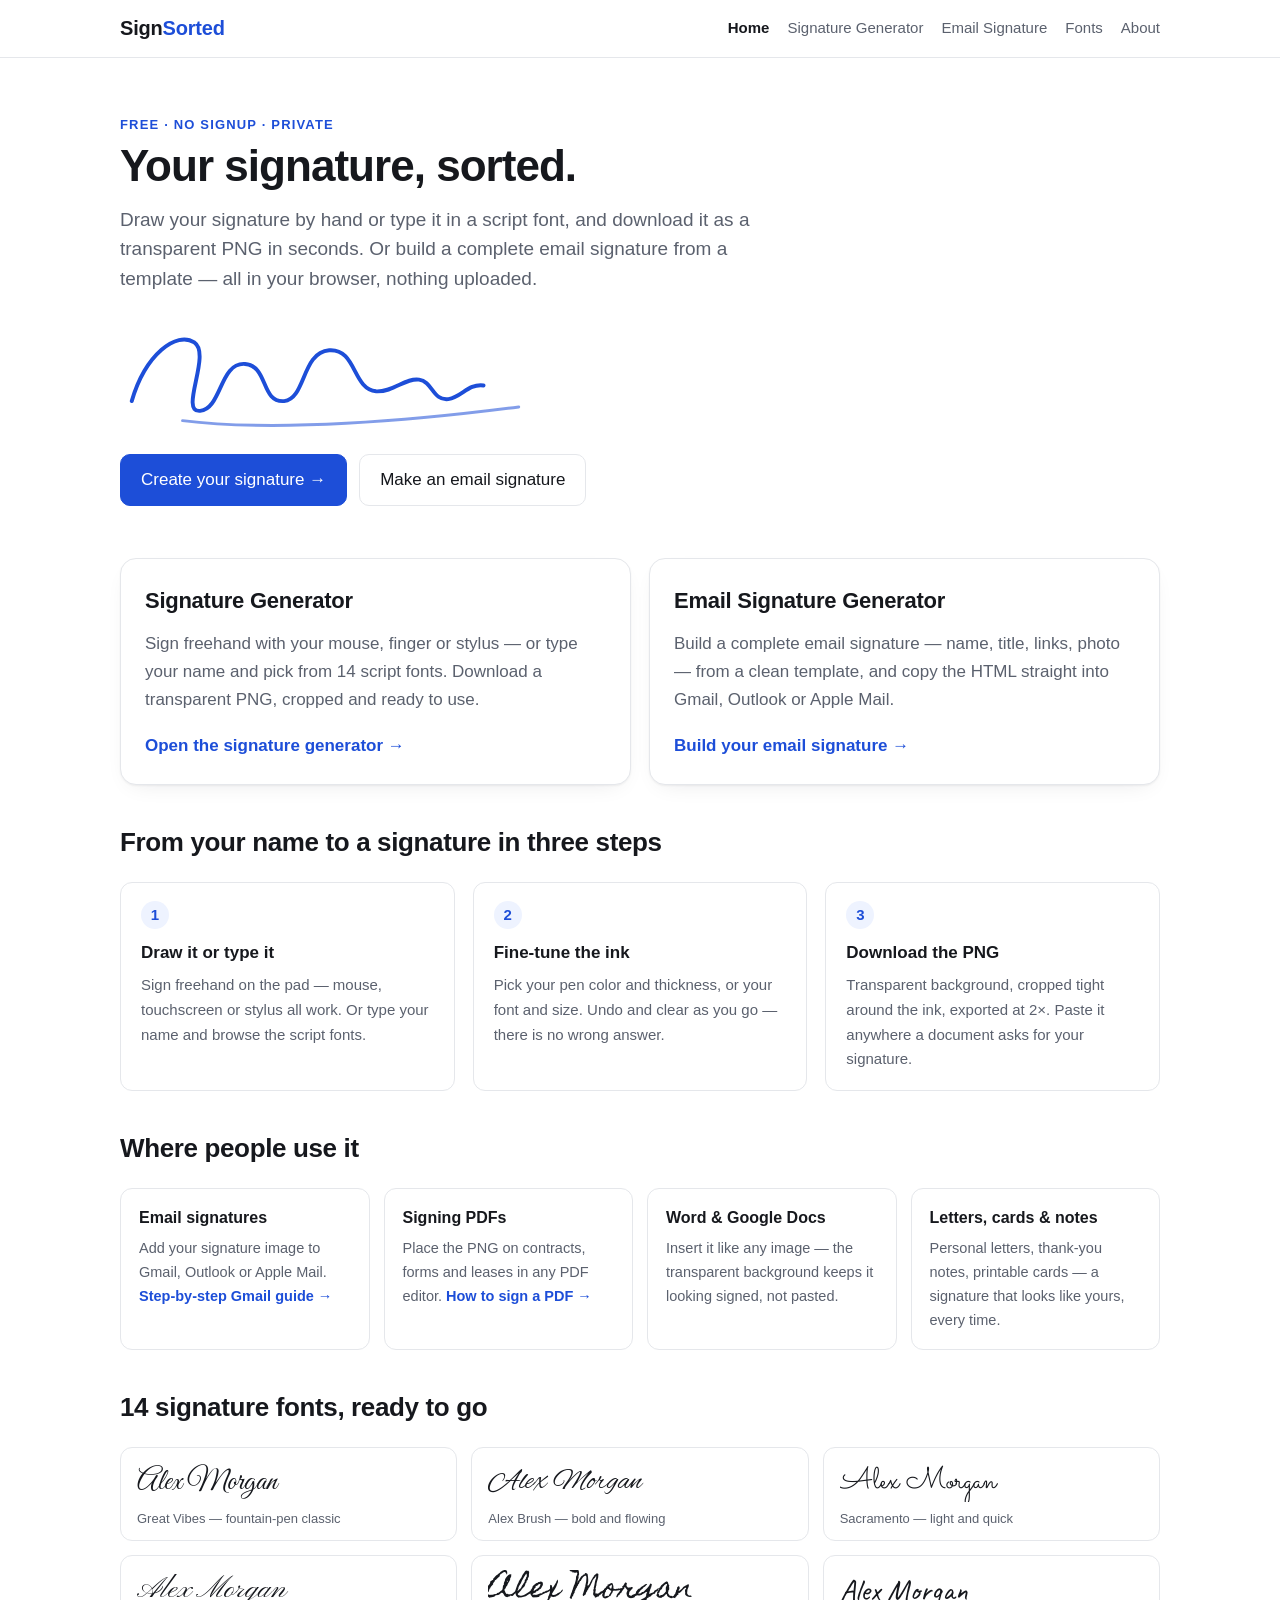
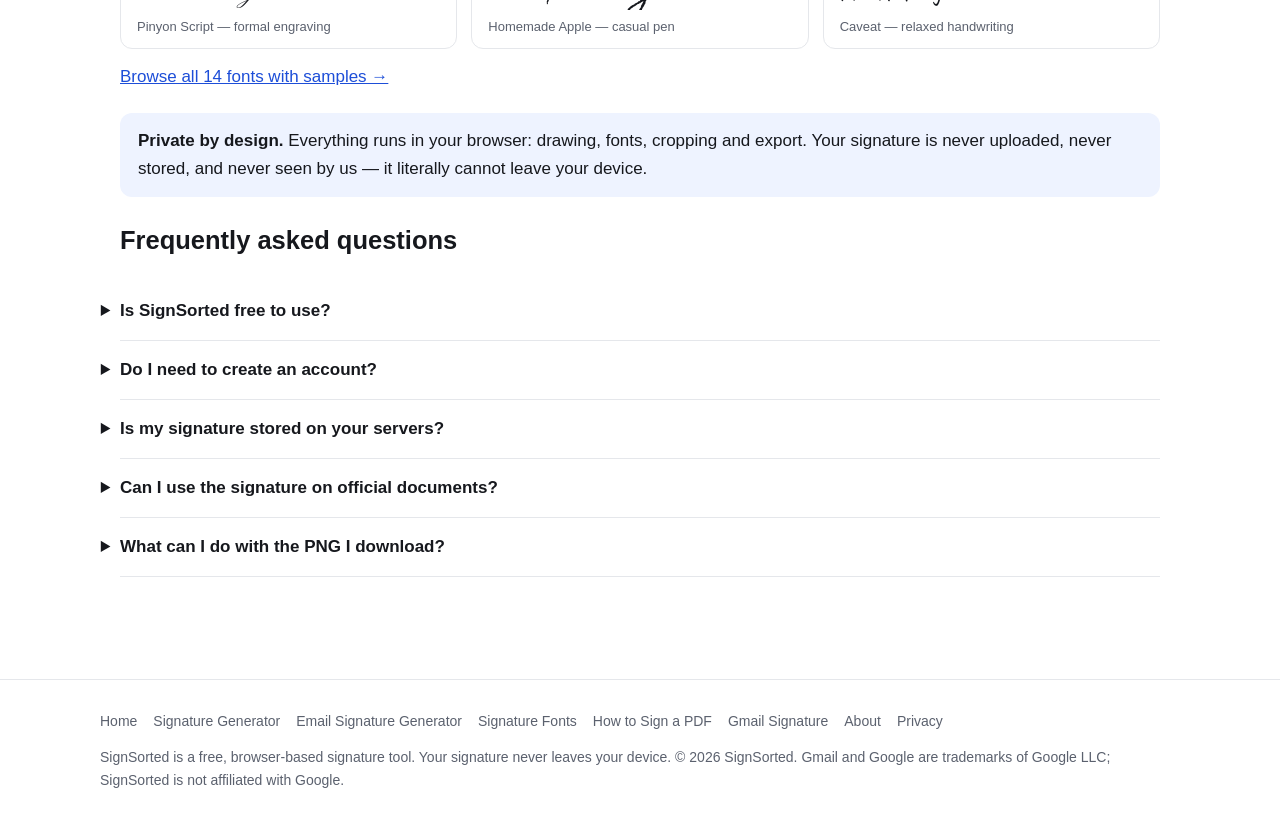
==== index.html @ 69dba619 "首次推送 2026-10-07 03:54 UTC（25 个文件） Co-Authored-By: Claude Code <noreply@anthropic.com>" ====
<!DOCTYPE html>
<html lang="en">
<head>
<meta charset="utf-8">
<meta name="viewport" content="width=device-width, initial-scale=1">
<title>SignSorted — Free Signature Generator &amp; Email Signature Tools</title>
<meta name="description" content="Create a handwritten signature online — draw it or type it in a script font, download a transparent PNG, or build a full email signature. Free, no signup, everything stays in your browser.">
<link rel="canonical" href="https://signsorted.com/">
<meta name="theme-color" content="#1d4ed8">
<meta property="og:type" content="website">
<meta property="og:site_name" content="SignSorted">
<meta property="og:title" content="SignSorted — Free Signature Generator &amp; Email Signature Tools">
<meta property="og:description" content="Draw or type your signature, download a transparent PNG, and build a full email signature. Free, no signup.">
<meta property="og:url" content="https://signsorted.com/">
<link rel="icon" href="assets/favicon.svg" type="image/svg+xml">
<link rel="stylesheet" href="styles.css">
<link rel="stylesheet" href="assets/fonts/fonts.css">
<script type="application/ld+json">
{"@context":"https://schema.org","@graph":[
{"@type":"WebSite","name":"SignSorted","url":"https://signsorted.com/","description":"Free browser-based signature tools: a handwritten signature generator and an email signature generator."},
{"@type":"FAQPage","mainEntity":[
{"@type":"Question","name":"Is SignSorted free to use?","acceptedAnswer":{"@type":"Answer","text":"Yes. Every tool on the site is free, with no account, no signup and no watermark. Create and download as many signatures as you like."}},
{"@type":"Question","name":"Do I need to create an account?","acceptedAnswer":{"@type":"Answer","text":"No. The tools run entirely in your browser, so there is nothing to sign up for and nothing to log in to."}},
{"@type":"Question","name":"Is my signature stored on your servers?","acceptedAnswer":{"@type":"Answer","text":"No. Your signature is drawn, rendered and exported inside your browser. It is never uploaded, never stored and never seen by us."}},
{"@type":"Question","name":"Can I use the signature on official documents?","acceptedAnswer":{"@type":"Answer","text":"For everyday paperwork — forms, letters, invoices, school documents — a signature image is usually accepted. For documents that require a legally binding or certified electronic signature, you need a dedicated e-signature service that verifies identity; an image is not proof of who signed."}},
{"@type":"Question","name":"What can I do with the PNG I download?","acceptedAnswer":{"@type":"Answer","text":"Paste it into an email signature (Gmail, Outlook, Apple Mail), place it on a PDF or contract, insert it into Word or Google Docs, or use it on letters and cards. The transparent background keeps it clean on any page."}}
]}
]}
</script>
</head>
<body>

<header class="site-head">
<div class="inner">
<a class="brand" href="./">Sign<em>Sorted</em></a>
<nav>
<a href="./" aria-current="page">Home</a>
<a href="signature-generator/">Signature Generator</a>
<a href="email-signature-generator/">Email Signature</a>
<a href="signature-fonts/">Fonts</a>
<a href="about/">About</a>
</nav>
</div>
</header>

<main>

<div class="hero">
<p class="kicker">Free · No signup · Private</p>
<h1>Your signature, sorted.</h1>
<p class="lead">Draw your signature by hand or type it in a script font, and download it as a transparent PNG in seconds. Or build a complete email signature from a template — all in your browser, nothing uploaded.</p>
<svg class="sig-svg" viewBox="0 0 440 120" role="img" aria-label="A handwritten signature">
<path d="M12 84 C 26 36, 58 12, 76 24 C 94 36, 60 96, 82 94 C 104 92, 102 44, 128 46 C 152 48, 144 86, 168 84 C 190 82, 186 34, 214 32 C 242 30, 238 72, 262 74 C 280 75, 292 60, 306 62 C 320 64, 320 84, 336 82 C 350 80, 356 66, 372 68" fill="none" stroke="var(--accent)" stroke-width="4" stroke-linecap="round" stroke-linejoin="round"/>
<path d="M64 104 C 160 116, 300 104, 408 90" fill="none" stroke="var(--accent)" stroke-width="3" stroke-linecap="round" opacity="0.55"/>
</svg>
<div class="hero-cta">
<a class="btn btn-primary" href="signature-generator/">Create your signature →</a>
<a class="btn" href="email-signature-generator/">Make an email signature</a>
</div>
</div>

<div class="tool-cards">
<div class="tool-card">
<h2>Signature Generator</h2>
<p>Sign freehand with your mouse, finger or stylus — or type your name and pick from 14 script fonts. Download a transparent PNG, cropped and ready to use.</p>
<a class="go" href="signature-generator/">Open the signature generator →</a>
</div>
<div class="tool-card">
<h2>Email Signature Generator</h2>
<p>Build a complete email signature — name, title, links, photo — from a clean template, and copy the HTML straight into Gmail, Outlook or Apple Mail.</p>
<a class="go" href="email-signature-generator/">Build your email signature →</a>
</div>
</div>

<section>
<h2 style="font-size:26px;letter-spacing:-0.014em;margin:36px 0 8px;">From your name to a signature in three steps</h2>
<div class="steps">
<div class="step"><span class="num">1</span><h3>Draw it or type it</h3><p>Sign freehand on the pad — mouse, touchscreen or stylus all work. Or type your name and browse the script fonts.</p></div>
<div class="step"><span class="num">2</span><h3>Fine-tune the ink</h3><p>Pick your pen color and thickness, or your font and size. Undo and clear as you go — there is no wrong answer.</p></div>
<div class="step"><span class="num">3</span><h3>Download the PNG</h3><p>Transparent background, cropped tight around the ink, exported at 2×. Paste it anywhere a document asks for your signature.</p></div>
</div>
</section>

<section>
<h2 style="font-size:26px;letter-spacing:-0.014em;margin:36px 0 8px;">Where people use it</h2>
<div class="usecases">
<div class="usecase"><h3>Email signatures</h3><p>Add your signature image to Gmail, Outlook or Apple Mail. <a href="gmail-signature/">Step-by-step Gmail guide →</a></p></div>
<div class="usecase"><h3>Signing PDFs</h3><p>Place the PNG on contracts, forms and leases in any PDF editor. <a href="how-to-sign-a-pdf/">How to sign a PDF →</a></p></div>
<div class="usecase"><h3>Word &amp; Google Docs</h3><p>Insert it like any image — the transparent background keeps it looking signed, not pasted.</p></div>
<div class="usecase"><h3>Letters, cards &amp; notes</h3><p>Personal letters, thank-you notes, printable cards — a signature that looks like yours, every time.</p></div>
</div>
</section>

<section>
<h2 style="font-size:26px;letter-spacing:-0.014em;margin:36px 0 8px;">14 signature fonts, ready to go</h2>
<div class="font-teaser">
<div class="font-sample"><div class="sample" style="font-family:'Great Vibes',cursive">Alex Morgan</div><div class="meta">Great Vibes — fountain-pen classic</div></div>
<div class="font-sample"><div class="sample" style="font-family:'Alex Brush',cursive">Alex Morgan</div><div class="meta">Alex Brush — bold and flowing</div></div>
<div class="font-sample"><div class="sample" style="font-family:'Sacramento',cursive">Alex Morgan</div><div class="meta">Sacramento — light and quick</div></div>
<div class="font-sample"><div class="sample" style="font-family:'Pinyon Script',cursive">Alex Morgan</div><div class="meta">Pinyon Script — formal engraving</div></div>
<div class="font-sample"><div class="sample" style="font-family:'Homemade Apple',cursive">Alex Morgan</div><div class="meta">Homemade Apple — casual pen</div></div>
<div class="font-sample"><div class="sample" style="font-family:'Caveat',cursive">Alex Morgan</div><div class="meta">Caveat — relaxed handwriting</div></div>
</div>
<p style="margin-top:14px;"><a href="signature-fonts/">Browse all 14 fonts with samples →</a></p>
</section>

<div class="callout">
<p><b>Private by design.</b> Everything runs in your browser: drawing, fonts, cropping and export. Your signature is never uploaded, never stored, and never seen by us — it literally cannot leave your device.</p>
</div>

<section class="faq" id="faq">
<h2>Frequently asked questions</h2>
<details><summary>Is SignSorted free to use?</summary>
<p>Yes. Every tool on the site is free, with no account, no signup and no watermark. Create and download as many signatures as you like.</p></details>
<details><summary>Do I need to create an account?</summary>
<p>No. The tools run entirely in your browser, so there is nothing to sign up for and nothing to log in to.</p></details>
<details><summary>Is my signature stored on your servers?</summary>
<p>No. Your signature is drawn, rendered and exported inside your browser. It is never uploaded, never stored and never seen by us.</p></details>
<details><summary>Can I use the signature on official documents?</summary>
<p>For everyday paperwork — forms, letters, invoices, school documents — a signature image is usually accepted. For documents that require a legally binding or certified electronic signature, you need a dedicated e-signature service that verifies identity; an image is not proof of who signed.</p></details>
<details><summary>What can I do with the PNG I download?</summary>
<p>Paste it into an email signature (Gmail, Outlook, Apple Mail), place it on a PDF or contract, insert it into Word or Google Docs, or use it on letters and cards. The transparent background keeps it clean on any page.</p></details>
</section>

</main>

<footer class="site-foot">
<div class="inner">
<nav>
<a href="./">Home</a>
<a href="signature-generator/">Signature Generator</a>
<a href="email-signature-generator/">Email Signature Generator</a>
<a href="signature-fonts/">Signature Fonts</a>
<a href="how-to-sign-a-pdf/">How to Sign a PDF</a>
<a href="gmail-signature/">Gmail Signature</a>
<a href="about/">About</a>
<a href="privacy/">Privacy</a>
</nav>
<p>SignSorted is a free, browser-based signature tool. Your signature never leaves your device. © 2026 SignSorted. Gmail and Google are trademarks of Google LLC; SignSorted is not affiliated with Google.</p>
</div>
</footer>

</body>
</html>
---- styles.css ----
/* ==========================================================================
   SignSorted — shared stylesheet
   Used by the hub, the tools and all guide pages.
   ========================================================================== */

:root {
  --accent: #1d4ed8;
  --accent-strong: #1a43bb;
  --accent-soft: #eef3ff;
  --bg: #ffffff;
  --bg-alt: #f6f7f9;
  --paper: #fdfdfb;
  --fg: #16181d;
  --fg-muted: #5b616e;
  --border: #e5e7eb;
  --shadow: 0 1px 2px rgba(16, 18, 29, 0.05), 0 8px 24px -12px rgba(16, 18, 29, 0.12);
  --max: 1080px;
  --prose: 720px;
  --radius: 12px;
}

@media (prefers-color-scheme: dark) {
  :root {
    --accent: #8ab0ff;
    --accent-strong: #a5c3ff;
    --accent-soft: #16233f;
    --bg: #101216;
    --bg-alt: #171a20;
    --paper: #171a20;
    --fg: #e8eaee;
    --fg-muted: #9aa2b1;
    --border: #2a2f3a;
    --shadow: 0 1px 2px rgba(0, 0, 0, 0.4), 0 8px 24px -12px rgba(0, 0, 0, 0.5);
  }
}

* { box-sizing: border-box; }

html { scroll-behavior: smooth; }
@media (prefers-reduced-motion: reduce) {
  html { scroll-behavior: auto; }
}

body {
  margin: 0;
  background: var(--bg);
  color: var(--fg);
  font: 400 17px/1.65 -apple-system, BlinkMacSystemFont, "Segoe UI", Roboto, "Helvetica Neue", Arial, sans-serif;
  -webkit-font-smoothing: antialiased;
}

a { color: var(--accent); }
a:hover { color: var(--accent-strong); }

:focus-visible {
  outline: 2.5px solid var(--accent);
  outline-offset: 2px;
  border-radius: 4px;
}

/* ---------- header ---------- */
.site-head {
  position: sticky;
  top: 0;
  z-index: 50;
  background: color-mix(in srgb, var(--bg) 88%, transparent);
  backdrop-filter: blur(10px);
  border-bottom: 1px solid var(--border);
}
.site-head .inner {
  max-width: var(--max);
  margin: 0 auto;
  padding: 12px 20px;
  display: flex;
  align-items: center;
  justify-content: space-between;
  gap: 14px;
  flex-wrap: wrap;
}
.brand {
  font-weight: 700;
  font-size: 20px;
  letter-spacing: -0.01em;
  color: var(--fg);
  text-decoration: none;
  white-space: nowrap;
}
.brand em {
  font-style: normal;
  color: var(--accent);
}
.site-head nav {
  display: flex;
  gap: 18px;
  font-size: 15px;
  flex-wrap: wrap;
}
.site-head nav a {
  color: var(--fg-muted);
  text-decoration: none;
  white-space: nowrap;
}
.site-head nav a:hover { color: var(--fg); }
.site-head nav a[aria-current="page"] { color: var(--fg); font-weight: 600; }

/* ---------- layout ---------- */
main {
  max-width: var(--max);
  margin: 0 auto;
  padding: 30px 20px 72px;
}
.narrow { max-width: var(--prose); }

.kicker {
  margin: 0 0 6px;
  font-size: 13px;
  font-weight: 650;
  letter-spacing: 0.09em;
  text-transform: uppercase;
  color: var(--accent);
}
h1 {
  margin: 0 0 14px;
  font-size: clamp(30px, 4.6vw, 44px);
  line-height: 1.12;
  letter-spacing: -0.022em;
}
.lead {
  margin: 0 0 26px;
  font-size: 19px;
  line-height: 1.55;
  color: var(--fg-muted);
  max-width: 62ch;
}

/* ---------- prose ---------- */
.prose { max-width: var(--prose); }
.prose h2 {
  margin: 2.1em 0 0.6em;
  font-size: 26px;
  letter-spacing: -0.014em;
  line-height: 1.25;
}
.prose h3 {
  margin: 1.6em 0 0.5em;
  font-size: 19px;
}
.prose ul, .prose ol { padding-left: 1.35em; }
.prose li { margin: 0.4em 0; }
.prose p { margin: 0.9em 0; }

/* ---------- card / callout / buttons ---------- */
.card {
  background: var(--bg);
  border: 1px solid var(--border);
  border-radius: var(--radius);
  padding: 20px 22px;
  box-shadow: var(--shadow);
}
.callout {
  background: var(--accent-soft);
  border-radius: var(--radius);
  padding: 14px 18px;
  margin: 22px 0;
}
.callout p { margin: 0; }

.btn {
  display: inline-flex;
  align-items: center;
  justify-content: center;
  gap: 8px;
  padding: 11px 20px;
  border-radius: 10px;
  border: 1.5px solid var(--border);
  background: var(--bg);
  color: var(--fg);
  font: 600 16px/1 inherit;
  text-decoration: none;
  cursor: pointer;
  transition: border-color 0.15s ease, background 0.15s ease, transform 0.05s ease;
}
.btn:hover { border-color: var(--accent); color: var(--accent); }
.btn:active { transform: translateY(1px); }
.btn[disabled] { opacity: 0.45; cursor: default; pointer-events: none; }
.btn-primary {
  background: var(--accent);
  border-color: var(--accent);
  color: #fff;
}
.btn-primary:hover { background: var(--accent-strong); border-color: var(--accent-strong); color: #fff; }
@media (prefers-color-scheme: dark) {
  .btn-primary { color: #101216; }
  .btn-primary:hover { color: #101216; }
}

.tag {
  display: inline-block;
  font-size: 12px;
  font-weight: 650;
  color: var(--accent);
  background: var(--accent-soft);
  border-radius: 999px;
  padding: 3px 10px;
  vertical-align: 2px;
  white-space: nowrap;
}

/* ---------- FAQ ---------- */
.faq details {
  border-bottom: 1px solid var(--border);
}
.faq summary {
  cursor: pointer;
  font-weight: 600;
  padding: 15px 0;
  list-style-position: outside;
}
.faq details p {
  margin: 0 0 15px;
  color: var(--fg-muted);
  max-width: var(--prose);
}

/* ---------- homepage: hero ---------- */
.hero { padding: 26px 0 10px; }
.hero .sig-svg {
  display: block;
  width: min(430px, 78vw);
  height: auto;
  margin: 6px 0 18px;
}
.hero-cta {
  display: flex;
  gap: 12px;
  flex-wrap: wrap;
  margin: 0 0 8px;
}
.hero-note {
  font-size: 14px;
  color: var(--fg-muted);
  margin: 12px 0 0;
}

/* ---------- homepage: tool cards ---------- */
.tool-cards {
  display: grid;
  grid-template-columns: 1fr 1fr;
  gap: 18px;
  margin: 34px 0 10px;
}
.tool-card {
  border: 1px solid var(--border);
  border-radius: 16px;
  padding: 24px;
  background: var(--bg);
  box-shadow: var(--shadow);
  display: flex;
  flex-direction: column;
  gap: 10px;
}
.tool-card h2 { margin: 0; font-size: 22px; letter-spacing: -0.012em; }
.tool-card p { margin: 0; color: var(--fg-muted); }
.tool-card .go {
  margin-top: auto;
  padding-top: 8px;
  font-weight: 600;
  text-decoration: none;
}
.tool-card .go:hover { text-decoration: underline; }

/* ---------- homepage: steps ---------- */
.steps {
  display: grid;
  grid-template-columns: repeat(3, 1fr);
  gap: 18px;
  margin: 18px 0 8px;
}
.step { border: 1px solid var(--border); border-radius: var(--radius); padding: 18px 20px; }
.step .num {
  display: inline-flex;
  align-items: center;
  justify-content: center;
  width: 28px;
  height: 28px;
  border-radius: 50%;
  background: var(--accent-soft);
  color: var(--accent);
  font-weight: 700;
  font-size: 15px;
  margin-bottom: 10px;
}
.step h3 { margin: 0 0 6px; font-size: 17px; }
.step p { margin: 0; font-size: 15px; color: var(--fg-muted); }

/* ---------- homepage: use cases ---------- */
.usecases {
  display: grid;
  grid-template-columns: repeat(auto-fill, minmax(240px, 1fr));
  gap: 14px;
  margin: 18px 0 8px;
}
.usecase {
  border: 1px solid var(--border);
  border-radius: var(--radius);
  padding: 16px 18px;
}
.usecase h3 { margin: 0 0 6px; font-size: 16px; }
.usecase p { margin: 0; font-size: 14.5px; color: var(--fg-muted); }
.usecase a { text-decoration: none; font-weight: 600; }

/* ---------- homepage: font teaser ---------- */
.font-teaser {
  display: grid;
  grid-template-columns: repeat(3, 1fr);
  gap: 14px;
  margin: 18px 0 8px;
}
.font-sample {
  border: 1px solid var(--border);
  border-radius: var(--radius);
  padding: 14px 16px 10px;
}
.font-sample .sample {
  font-size: 30px;
  line-height: 1.35;
  white-space: nowrap;
  overflow: hidden;
  text-overflow: ellipsis;
}
.font-sample .meta {
  margin-top: 6px;
  font-size: 13px;
  color: var(--fg-muted);
}

/* ==========================================================================
   Tool page
   ========================================================================== */

.tool {
  border: 1px solid var(--border);
  border-radius: 16px;
  background: var(--bg);
  box-shadow: var(--shadow);
  overflow: hidden;
  margin: 8px 0 12px;
}

.tool-tabs {
  display: flex;
  gap: 8px;
  padding: 14px 16px 0;
}
.tab {
  border: 1.5px solid var(--border);
  background: var(--bg);
  color: var(--fg-muted);
  font: 600 15.5px/1 inherit;
  padding: 10px 18px;
  border-radius: 999px;
  cursor: pointer;
  transition: all 0.15s ease;
}
.tab:hover { border-color: var(--accent); color: var(--accent); }
.tab.is-active {
  background: var(--accent);
  border-color: var(--accent);
  color: #fff;
}
@media (prefers-color-scheme: dark) {
  .tab.is-active { color: #101216; }
}

.stage {
  position: relative;
  margin: 14px 16px 0;
  border: 1px solid var(--border);
  border-radius: 12px;
  background-color: var(--paper);
  background-image: radial-gradient(color-mix(in srgb, var(--accent) 7%, transparent) 1.1px, transparent 1.4px);
  background-size: 22px 22px;
  aspect-ratio: 1000 / 360;
  overflow: hidden;
}
.stage canvas {
  position: absolute;
  inset: 0;
  width: 100%;
  height: 100%;
  touch-action: none;
  cursor: crosshair;
  z-index: 1;
}
.stage .baseline {
  position: absolute;
  left: 9%;
  right: 9%;
  bottom: 27%;
  border-bottom: 2px dashed color-mix(in srgb, var(--fg-muted) 34%, transparent);
  z-index: 0;
}
.stage .baseline::before {
  content: "×";
  position: absolute;
  left: -22px;
  bottom: -14px;
  font-size: 20px;
  color: color-mix(in srgb, var(--fg-muted) 45%, transparent);
}
.stage .stage-hint {
  position: absolute;
  inset: 0;
  display: flex;
  align-items: center;
  justify-content: center;
  text-align: center;
  padding: 0 20px;
  font-size: 17px;
  color: color-mix(in srgb, var(--fg-muted) 78%, transparent);
  pointer-events: none;
  z-index: 2;
}

.controls {
  padding: 16px;
  display: flex;
  flex-direction: column;
  gap: 14px;
}
.ctrl-row {
  display: flex;
  flex-wrap: wrap;
  align-items: center;
  gap: 12px 16px;
}
.ctrl-label {
  font-size: 14px;
  font-weight: 600;
  color: var(--fg-muted);
  min-width: 74px;
}

.swatches { display: flex; gap: 10px; align-items: center; }
.swatch {
  width: 30px;
  height: 30px;
  border-radius: 50%;
  border: 2px solid transparent;
  box-shadow: inset 0 0 0 2px var(--bg), 0 0 0 1px var(--border);
  background: var(--c);
  cursor: pointer;
  padding: 0;
}
.swatch.is-active { border-color: var(--accent); }
.swatch-custom {
  position: relative;
  overflow: hidden;
  background: conic-gradient(red, yellow, lime, cyan, blue, magenta, red);
}
.swatch-custom input {
  position: absolute;
  inset: -6px;
  opacity: 0;
  cursor: pointer;
}

input[type="range"] {
  accent-color: var(--accent);
  width: min(220px, 46vw);
}
.range-value {
  font-size: 13px;
  color: var(--fg-muted);
  min-width: 2.4em;
}

.text-field input[type="text"] {
  font: 400 17px/1.3 inherit;
  padding: 11px 14px;
  border: 1.5px solid var(--border);
  border-radius: 10px;
  background: var(--bg);
  color: var(--fg);
  width: min(380px, 100%);
}
.text-field input[type="text"]:focus {
  border-color: var(--accent);
  outline: none;
}

.font-chips {
  display: grid;
  grid-template-columns: repeat(auto-fill, minmax(148px, 1fr));
  gap: 8px;
  width: 100%;
}
.font-chip {
  border: 1.5px solid var(--border);
  border-radius: 10px;
  background: var(--bg);
  color: var(--fg);
  font-size: 21px;
  line-height: 1.15;
  padding: 9px 10px;
  cursor: pointer;
  text-align: center;
  white-space: nowrap;
  overflow: hidden;
  transition: border-color 0.12s ease, background 0.12s ease;
}
.font-chip:hover { border-color: var(--accent); }
.font-chip.is-active {
  border-color: var(--accent);
  background: var(--accent-soft);
}

.tool-actions {
  display: flex;
  gap: 10px;
  justify-content: flex-end;
  flex-wrap: wrap;
}
.tool-actions .btn-primary { min-width: 180px; }

/* toast */
.toast {
  position: fixed;
  left: 50%;
  bottom: 26px;
  transform: translate(-50%, 12px);
  background: var(--fg);
  color: var(--bg);
  font-size: 15px;
  padding: 11px 18px;
  border-radius: 999px;
  opacity: 0;
  pointer-events: none;
  transition: opacity 0.2s ease, transform 0.2s ease;
  z-index: 100;
  max-width: min(90vw, 480px);
  text-align: center;
}
.toast.show { opacity: 1; transform: translate(-50%, 0); }

/* ---------- footer ---------- */
.site-foot {
  border-top: 1px solid var(--border);
  margin-top: 30px;
  padding: 30px 20px 44px;
  font-size: 14px;
  color: var(--fg-muted);
}
.site-foot .inner {
  max-width: var(--max);
  margin: 0 auto;
  display: flex;
  flex-direction: column;
  gap: 12px;
}
.site-foot nav {
  display: flex;
  gap: 16px;
  flex-wrap: wrap;
}
.site-foot nav a { color: var(--fg-muted); text-decoration: none; }
.site-foot nav a:hover { color: var(--fg); }
.site-foot p { margin: 0; }

/* ---------- responsive ---------- */
@media (max-width: 820px) {
  .tool-cards { grid-template-columns: 1fr; }
  .steps { grid-template-columns: 1fr; }
  .font-teaser { grid-template-columns: repeat(2, 1fr); }
}
@media (max-width: 560px) {
  main { padding: 22px 16px 56px; }
  .site-head nav { gap: 12px; font-size: 14px; }
  .font-teaser { grid-template-columns: 1fr; }
  .stage { margin: 12px 10px 0; }
  .controls { padding: 13px 12px; }
  .tool-actions { justify-content: stretch; }
  .tool-actions .btn { flex: 1; min-width: 0; }
  .tool-actions .btn-primary { min-width: 0; }
  .font-chips { grid-template-columns: repeat(2, 1fr); }
  .font-chip { font-size: 18px; }
}
---- assets/fonts/fonts.css ----
/* SignSorted - self-hosted signature fonts (latin subset)
   Generated by tools/fetch_fonts.py - re-run to refresh. */

@font-face {
  font-family: 'Great Vibes';
  font-style: normal;
  font-weight: 400;
  font-display: swap;
  src: url('GreatVibes.woff2') format('woff2');
}

@font-face {
  font-family: 'Allura';
  font-style: normal;
  font-weight: 400;
  font-display: swap;
  src: url('Allura.woff2') format('woff2');
}

@font-face {
  font-family: 'Alex Brush';
  font-style: normal;
  font-weight: 400;
  font-display: swap;
  src: url('AlexBrush.woff2') format('woff2');
}

@font-face {
  font-family: 'Sacramento';
  font-style: normal;
  font-weight: 400;
  font-display: swap;
  src: url('Sacramento.woff2') format('woff2');
}

@font-face {
  font-family: 'Parisienne';
  font-style: normal;
  font-weight: 400;
  font-display: swap;
  src: url('Parisienne.woff2') format('woff2');
}

@font-face {
  font-family: 'Pinyon Script';
  font-style: normal;
  font-weight: 400;
  font-display: swap;
  src: url('PinyonScript.woff2') format('woff2');
}

@font-face {
  font-family: 'Italianno';
  font-style: normal;
  font-weight: 400;
  font-display: swap;
  src: url('Italianno.woff2') format('woff2');
}

@font-face {
  font-family: 'Tangerine';
  font-style: normal;
  font-weight: 400;
  font-display: swap;
  src: url('Tangerine.woff2') format('woff2');
}

@font-face {
  font-family: 'Mrs Saint Delafield';
  font-style: normal;
  font-weight: 400;
  font-display: swap;
  src: url('MrsSaintDelafield.woff2') format('woff2');
}

@font-face {
  font-family: 'Herr Von Muellerhoff';
  font-style: normal;
  font-weight: 400;
  font-display: swap;
  src: url('HerrVonMuellerhoff.woff2') format('woff2');
}

@font-face {
  font-family: 'Monsieur La Doulaise';
  font-style: normal;
  font-weight: 400;
  font-display: swap;
  src: url('MonsieurLaDoulaise.woff2') format('woff2');
}

@font-face {
  font-family: 'Yellowtail';
  font-style: normal;
  font-weight: 400;
  font-display: swap;
  src: url('Yellowtail.woff2') format('woff2');
}

@font-face {
  font-family: 'Homemade Apple';
  font-style: normal;
  font-weight: 400;
  font-display: swap;
  src: url('HomemadeApple.woff2') format('woff2');
}

@font-face {
  font-family: 'Caveat';
  font-style: normal;
  font-weight: 400;
  font-display: swap;
  src: url('Caveat.woff2') format('woff2');
}
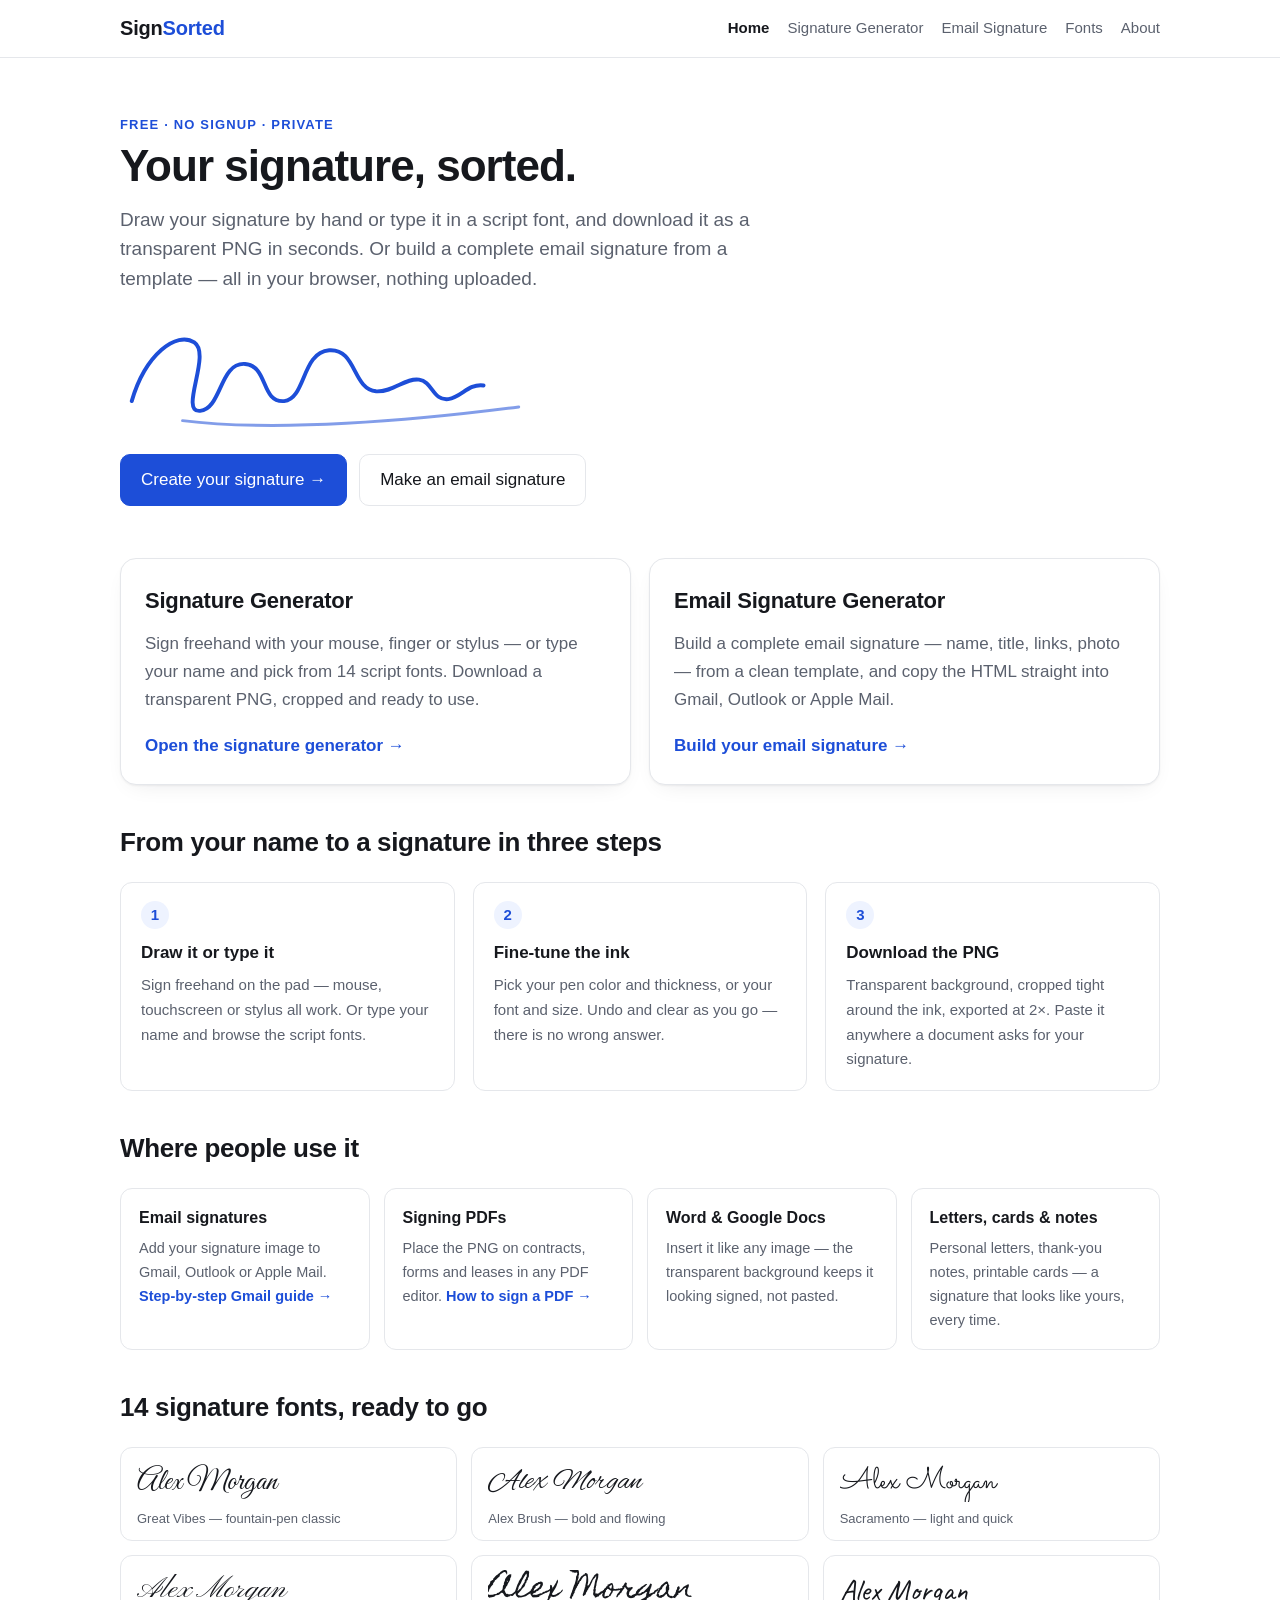
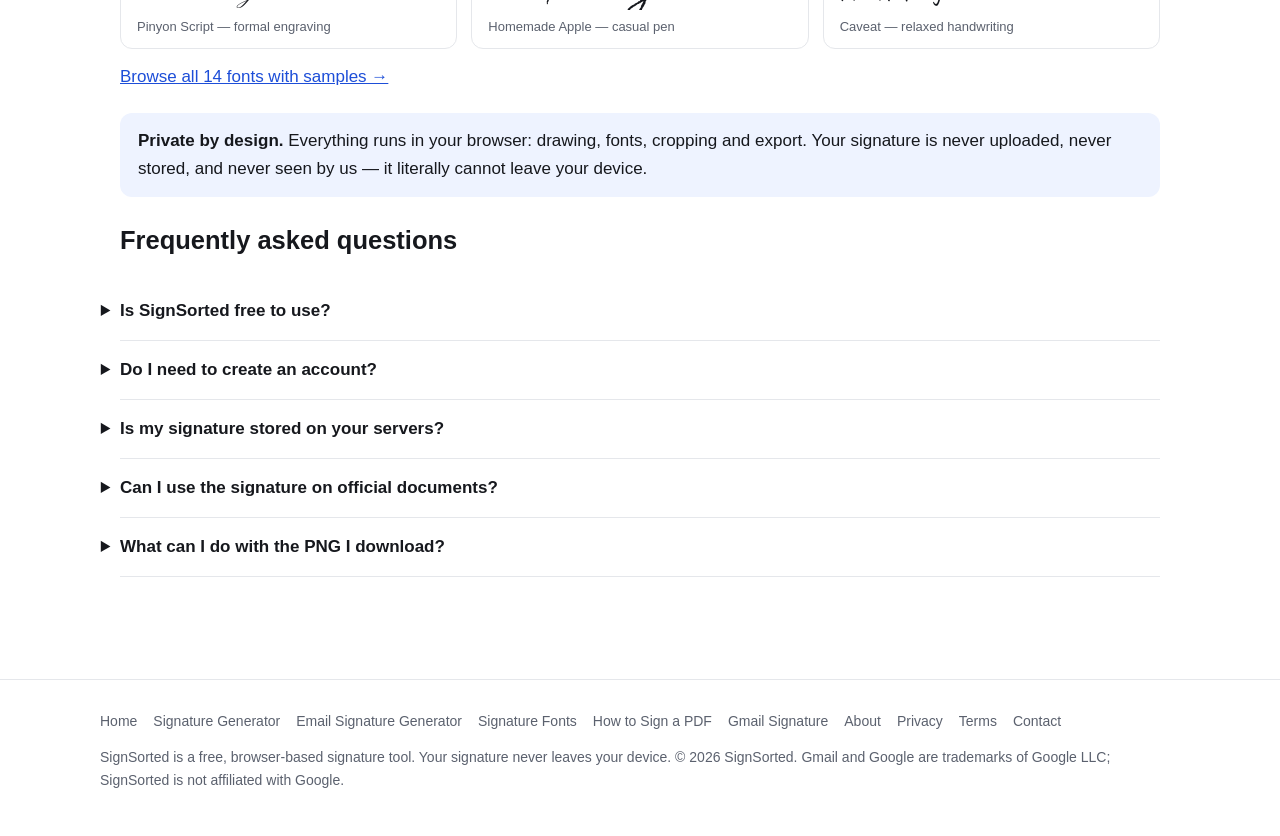
==== commit c2da9035: "Add Terms of Use and Contact pages Terms is written around the one thing a signature-image tool actu" ====
--- a/index.html
+++ b/index.html
@@ -135,6 +135,8 @@
 <a href="gmail-signature/">Gmail Signature</a>
 <a href="about/">About</a>
 <a href="privacy/">Privacy</a>
+<a href="terms/">Terms</a>
+<a href="contact/">Contact</a>
 </nav>
 <p>SignSorted is a free, browser-based signature tool. Your signature never leaves your device. © 2026 SignSorted. Gmail and Google are trademarks of Google LLC; SignSorted is not affiliated with Google.</p>
 </div>
--- a/styles.css
+++ b/styles.css
@@ -585,3 +585,153 @@
   .font-chips { grid-template-columns: repeat(2, 1fr); }
   .font-chip { font-size: 18px; }
 }
+
+/* ==========================================================================
+   Email signature tool page
+   ========================================================================== */
+
+.form-grid {
+  display: grid;
+  grid-template-columns: 1fr 1fr;
+  gap: 12px 16px;
+  width: 100%;
+}
+.field { display: flex; flex-direction: column; gap: 5px; }
+.field label {
+  font-size: 13px;
+  font-weight: 600;
+  color: var(--fg-muted);
+}
+.field input[type="text"],
+.field input[type="url"],
+.field input[type="email"] {
+  font: 400 15.5px/1.3 inherit;
+  padding: 10px 12px;
+  border: 1.5px solid var(--border);
+  border-radius: 10px;
+  background: var(--bg);
+  color: var(--fg);
+  width: 100%;
+}
+.field input:focus { border-color: var(--accent); outline: none; }
+.field input[type="color"] {
+  width: 100%;
+  height: 44px;
+  padding: 4px;
+  border: 1.5px solid var(--border);
+  border-radius: 10px;
+  background: var(--bg);
+  cursor: pointer;
+}
+.field-full { grid-column: 1 / -1; }
+.field .field-hint { font-size: 12.5px; color: var(--fg-muted); }
+
+.tpl-row { display: flex; gap: 8px; flex-wrap: wrap; }
+
+.sig-preview {
+  border: 1px solid var(--border);
+  border-radius: 12px;
+  background: #ffffff;
+  overflow: hidden;
+  margin-top: 4px;
+}
+.sig-preview iframe {
+  display: block;
+  width: 100%;
+  height: 250px;
+  border: 0;
+  background: #ffffff;
+}
+
+/* ==========================================================================
+   Font gallery page
+   ========================================================================== */
+
+.font-grid {
+  display: grid;
+  grid-template-columns: repeat(3, 1fr);
+  gap: 16px;
+  margin: 22px 0 8px;
+}
+.font-card {
+  border: 1px solid var(--border);
+  border-radius: var(--radius);
+  padding: 18px;
+  display: flex;
+  flex-direction: column;
+  gap: 6px;
+}
+.font-card .glyph {
+  font-size: 38px;
+  line-height: 1.3;
+  white-space: nowrap;
+  overflow: hidden;
+}
+.font-card h3 { margin: 0; font-size: 16px; }
+.font-card p { margin: 0; font-size: 14px; color: var(--fg-muted); }
+.font-card .try {
+  margin-top: auto;
+  padding-top: 8px;
+  font-weight: 600;
+  text-decoration: none;
+  font-size: 14.5px;
+}
+.font-card .try:hover { text-decoration: underline; }
+
+/* ==========================================================================
+   Guide pages
+   ========================================================================== */
+
+.meta-line {
+  font-size: 14px;
+  color: var(--fg-muted);
+  margin: 0 0 18px;
+}
+
+.answer-box {
+  border-left: 4px solid var(--accent);
+  background: var(--bg-alt);
+  border-radius: 0 var(--radius) var(--radius) 0;
+  padding: 16px 20px;
+  margin: 18px 0 26px;
+  max-width: var(--prose);
+}
+.answer-box p { margin: 0; }
+.answer-box .label {
+  font-size: 12px;
+  font-weight: 700;
+  text-transform: uppercase;
+  letter-spacing: 0.08em;
+  color: var(--accent);
+  margin-bottom: 6px;
+}
+
+.cta-card {
+  display: flex;
+  gap: 18px;
+  align-items: center;
+  justify-content: space-between;
+  border: 1px solid var(--border);
+  border-radius: 16px;
+  background: var(--accent-soft);
+  padding: 18px 22px;
+  margin: 26px 0;
+  flex-wrap: wrap;
+  max-width: var(--prose);
+}
+.cta-card .cta-text { max-width: 58ch; }
+.cta-card h3 { margin: 0 0 4px; font-size: 18px; }
+.cta-card p { margin: 0; color: var(--fg-muted); font-size: 15px; }
+
+/* ==========================================================================
+   Responsive additions for the blocks above
+   ========================================================================== */
+
+@media (max-width: 820px) {
+  .font-grid { grid-template-columns: repeat(2, 1fr); }
+}
+@media (max-width: 560px) {
+  .form-grid { grid-template-columns: 1fr; }
+  .font-grid { grid-template-columns: 1fr; }
+  .cta-card { flex-direction: column; align-items: flex-start; }
+}
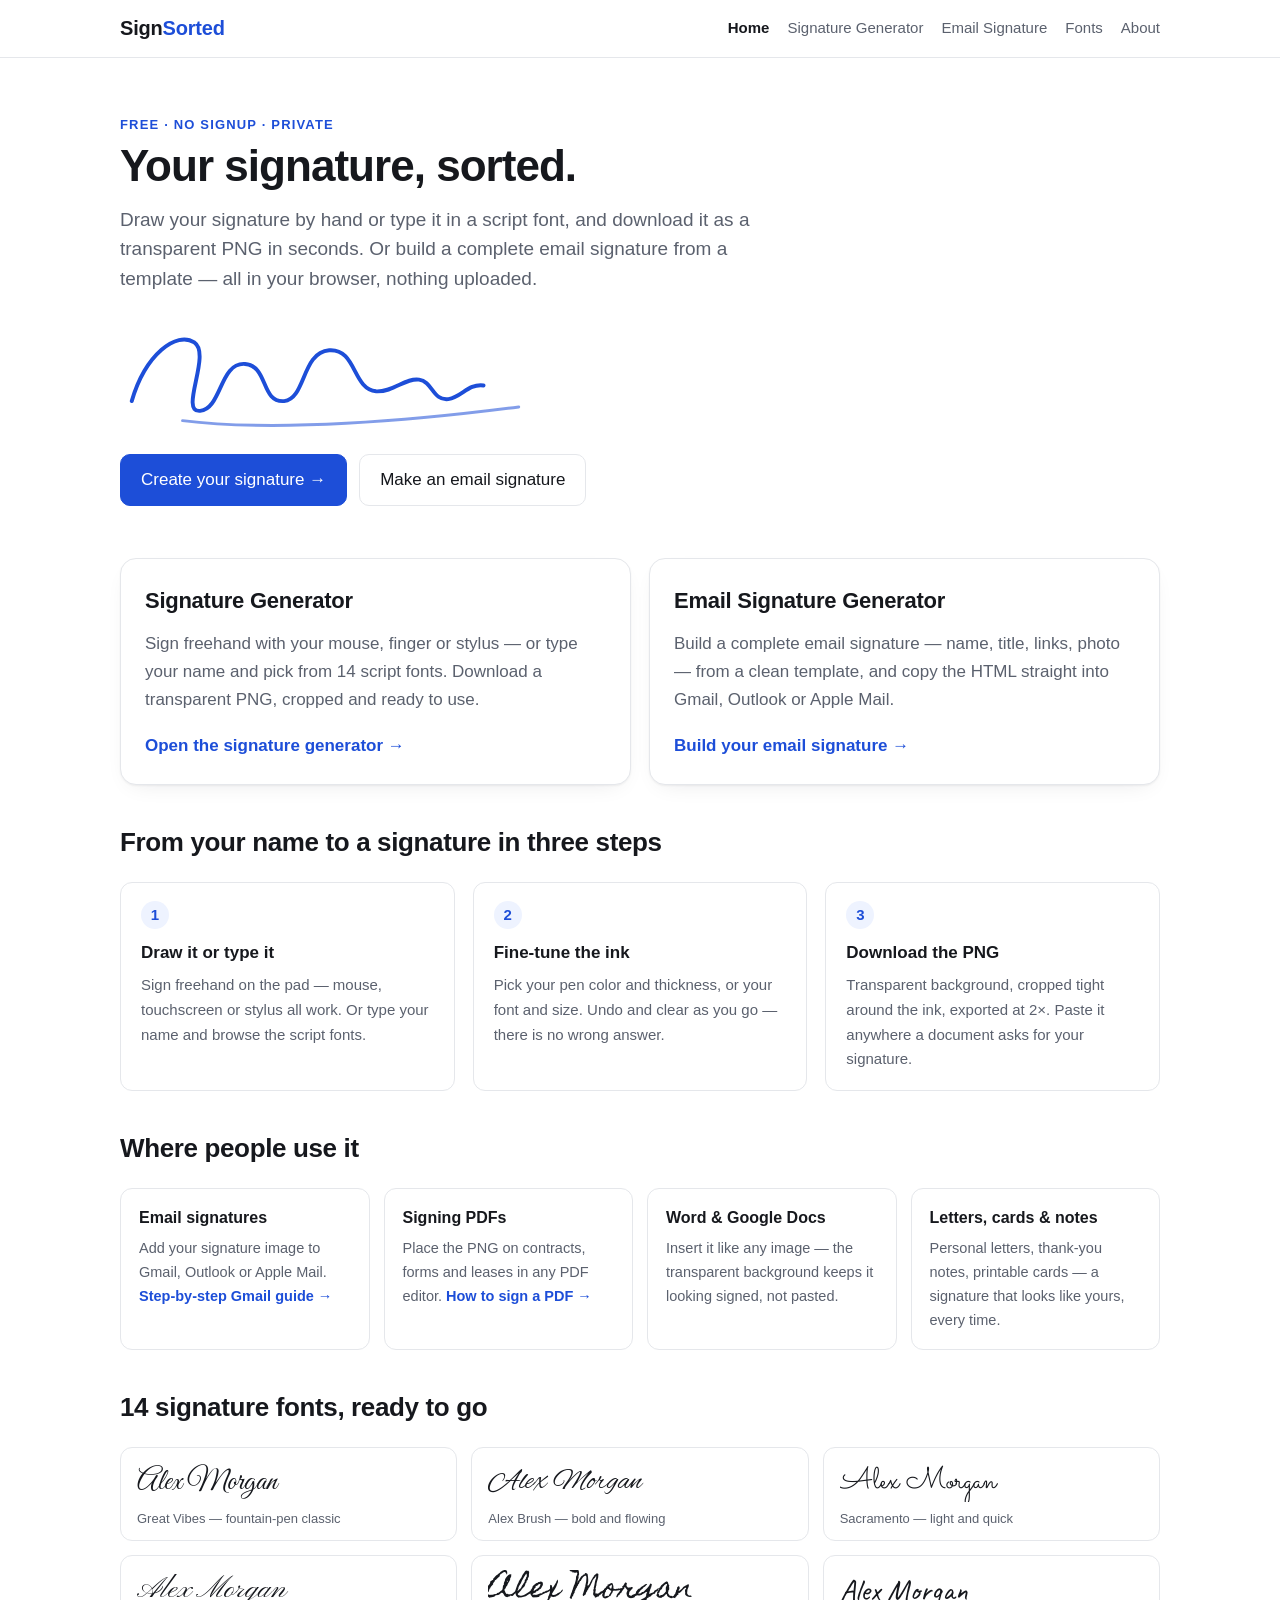
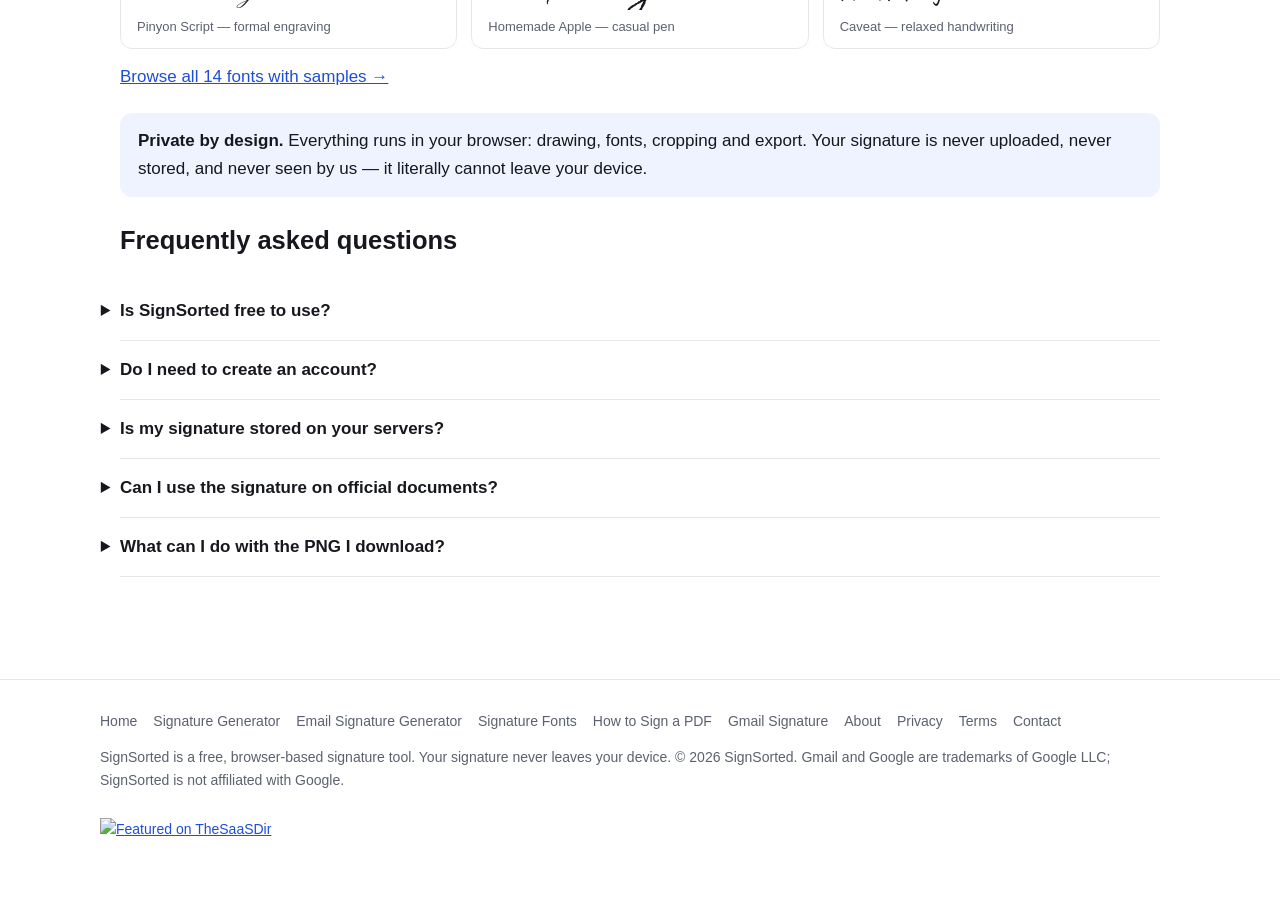
==== commit fc7f2280: "页脚加 TheSaaSDir 徽章（11 页，免费档 dofollow 的交换条件） Co-Authored-By: Claude Code <noreply@anthropic.com>" ====
--- a/index.html
+++ b/index.html
@@ -12,6 +12,11 @@
 <meta property="og:title" content="SignSorted — Free Signature Generator &amp; Email Signature Tools">
 <meta property="og:description" content="Draw or type your signature, download a transparent PNG, and build a full email signature. Free, no signup.">
 <meta property="og:url" content="https://signsorted.com/">
+<meta property="og:image" content="https://signsorted.com/assets/og-image.png">
+<meta property="og:image:width" content="1200">
+<meta property="og:image:height" content="630">
+<meta property="og:image:alt" content="SignSorted — type it or draw it, get a clean transparent PNG.">
+<meta name="twitter:card" content="summary_large_image">
 <link rel="icon" href="assets/favicon.svg" type="image/svg+xml">
 <link rel="stylesheet" href="styles.css">
 <link rel="stylesheet" href="assets/fonts/fonts.css">
@@ -139,6 +144,9 @@
 <a href="contact/">Contact</a>
 </nav>
 <p>SignSorted is a free, browser-based signature tool. Your signature never leaves your device. © 2026 SignSorted. Gmail and Google are trademarks of Google LLC; SignSorted is not affiliated with Google.</p>
+<div class="partners">
+<a href="https://thesaasdir.com/product/signsorted?ref=badge" rel="dofollow"><img src="https://thesaasdir.com/badge/signsorted.svg" alt="Featured on TheSaaSDir" width="182" height="46"></a>
+</div>
 </div>
 </footer>
 
--- a/styles.css
+++ b/styles.css
@@ -491,7 +491,7 @@
 
 .font-chips {
   display: grid;
-  grid-template-columns: repeat(auto-fill, minmax(148px, 1fr));
+  grid-template-columns: repeat(auto-fill, minmax(196px, 1fr));
   gap: 8px;
   width: 100%;
 }
@@ -507,6 +507,7 @@
   text-align: center;
   white-space: nowrap;
   overflow: hidden;
+  text-overflow: ellipsis;
   transition: border-color 0.12s ease, background 0.12s ease;
 }
 .font-chip:hover { border-color: var(--accent); }
@@ -735,3 +736,7 @@
   .font-grid { grid-template-columns: 1fr; }
   .cta-card { flex-direction: column; align-items: flex-start; }
 }
+/* TheSaaSDir 徽章（2026-11-06，免费档 dofollow 的交换条件） */
+.partners { margin-top: 14px; }
+.partners a { display: inline-block; }
+.partners img { display: block; width: 182px; height: 46px; }
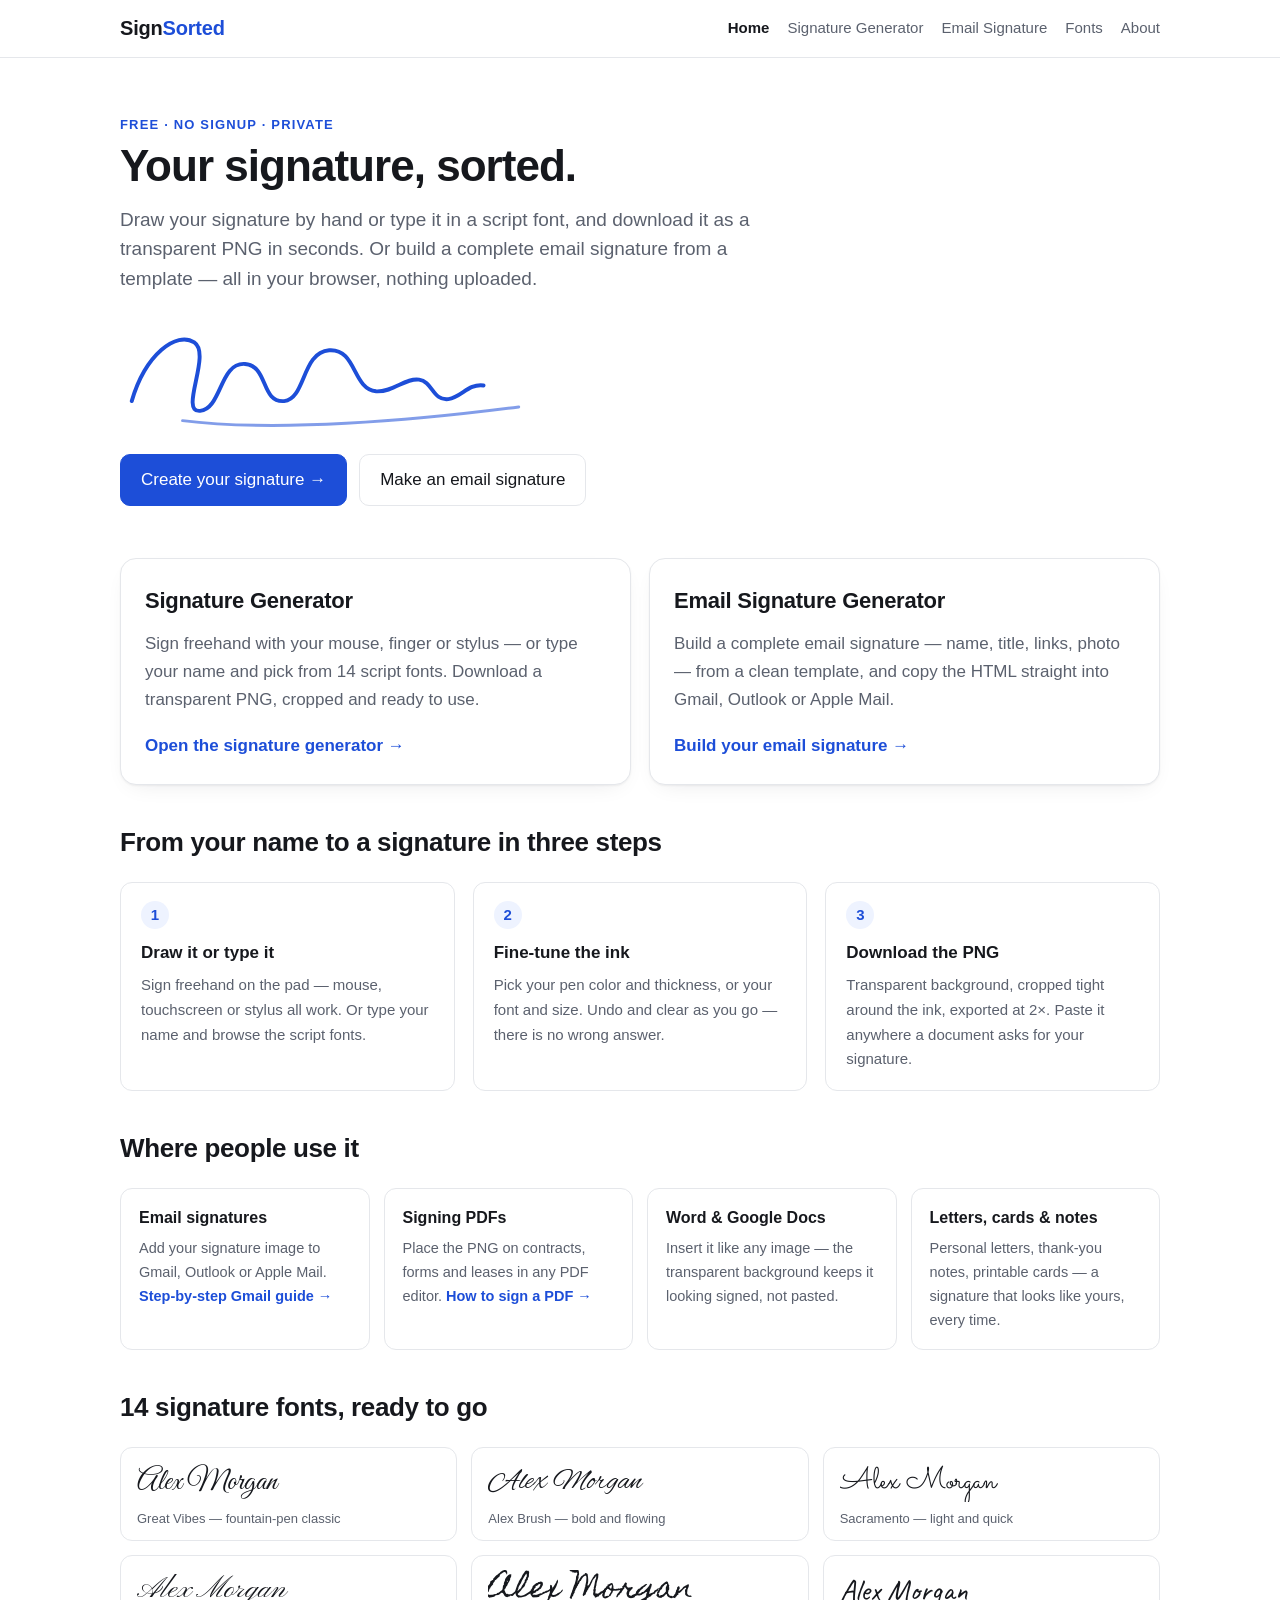
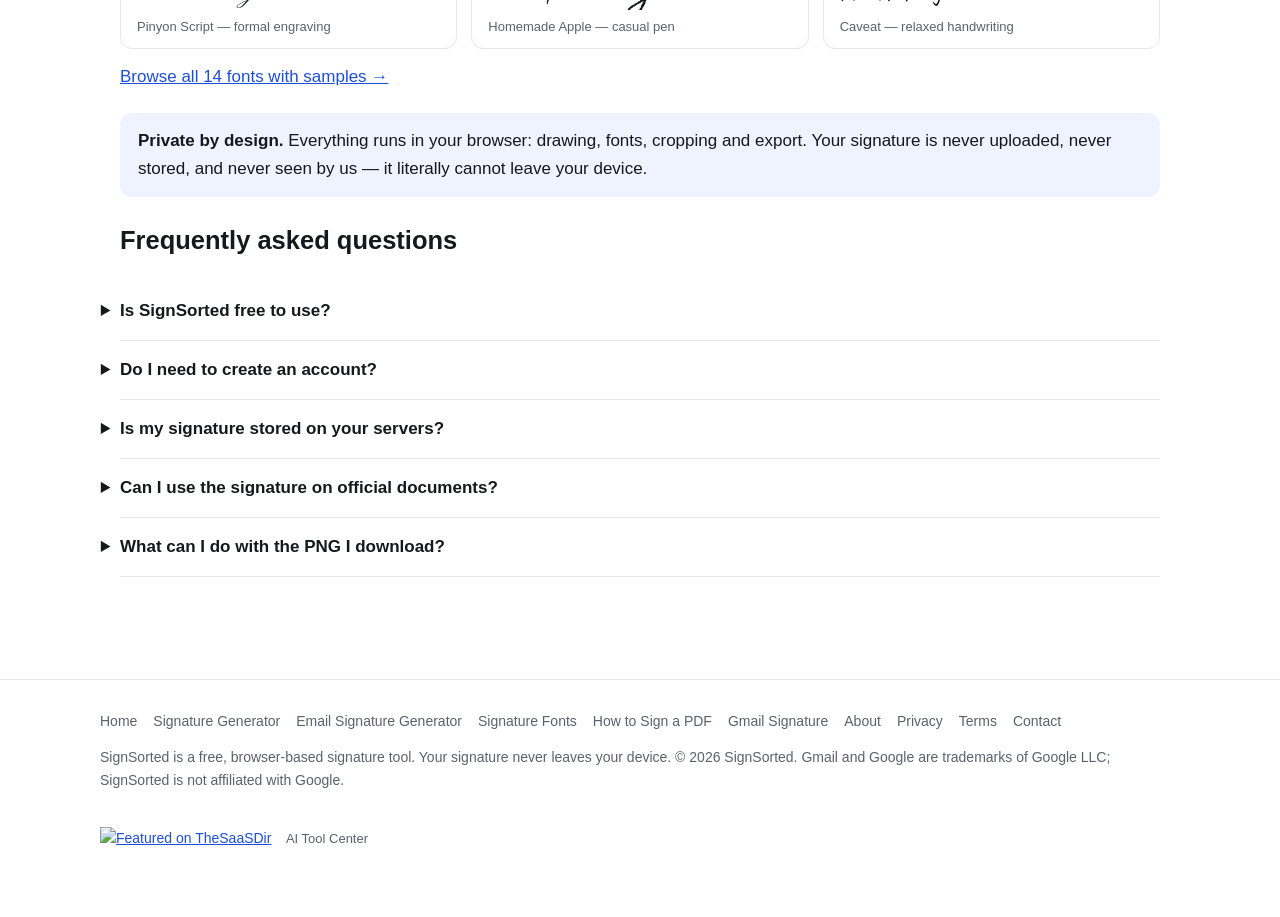
==== commit 973c77aa: "页脚加 AI Tool Center 文本回链（11 页，免费档 dofollow 的交换条件） Co-Authored-By: Claude Code <noreply@anthropic.com>" ====
--- a/index.html
+++ b/index.html
@@ -146,6 +146,7 @@
 <p>SignSorted is a free, browser-based signature tool. Your signature never leaves your device. © 2026 SignSorted. Gmail and Google are trademarks of Google LLC; SignSorted is not affiliated with Google.</p>
 <div class="partners">
 <a href="https://thesaasdir.com/product/signsorted?ref=badge" rel="dofollow"><img src="https://thesaasdir.com/badge/signsorted.svg" alt="Featured on TheSaaSDir" width="182" height="46"></a>
+<a class="txt" href="https://aitoolcenter.com/" title="AI Tool Center">AI Tool Center</a>
 </div>
 </div>
 </footer>
--- a/styles.css
+++ b/styles.css
@@ -740,3 +740,7 @@
 .partners { margin-top: 14px; }
 .partners a { display: inline-block; }
 .partners img { display: block; width: 182px; height: 46px; }
+/* AI Tool Center 文本回链（2026-11-06，免费档 dofollow 的交换条件） */
+.partners .txt { display: inline-block; margin-top: 10px; font-size: 13px;
+  color: var(--fg-muted); text-decoration: none; }
+.partners .txt:hover { color: var(--fg); text-decoration: underline; }
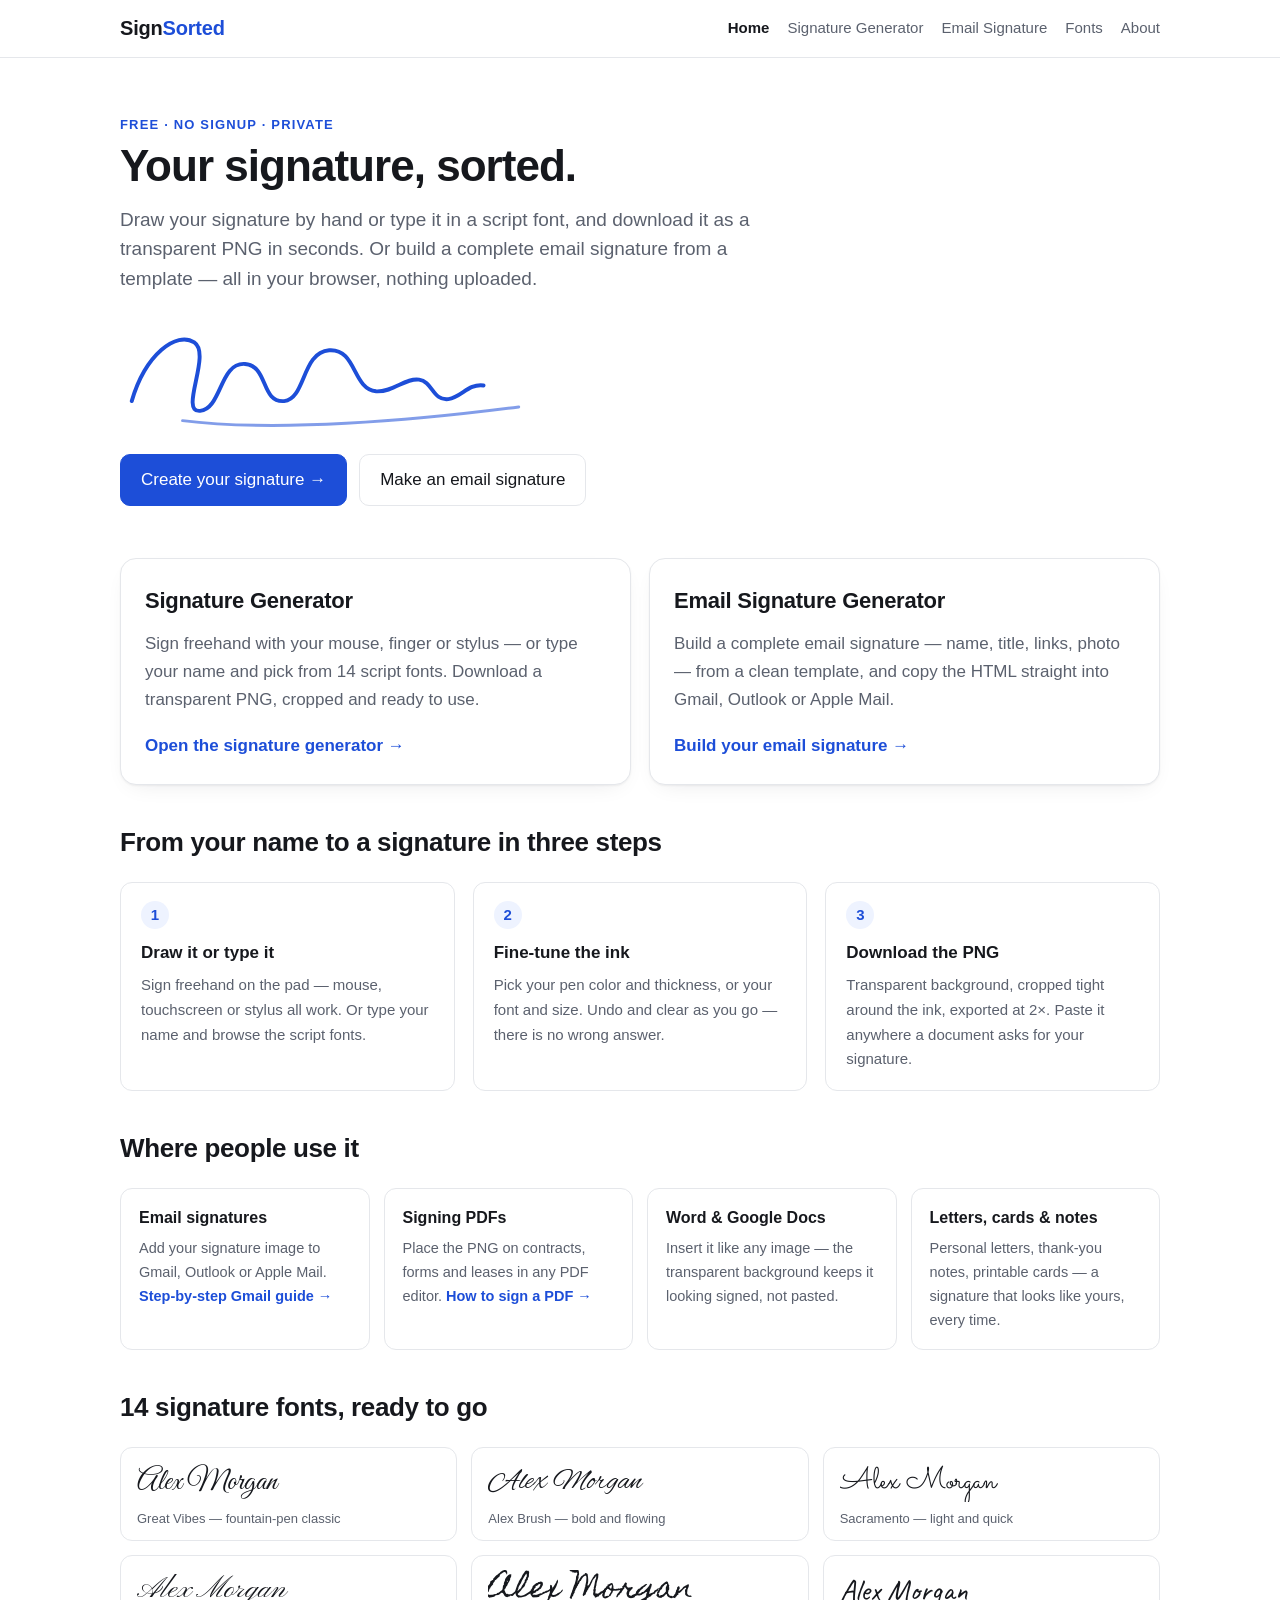
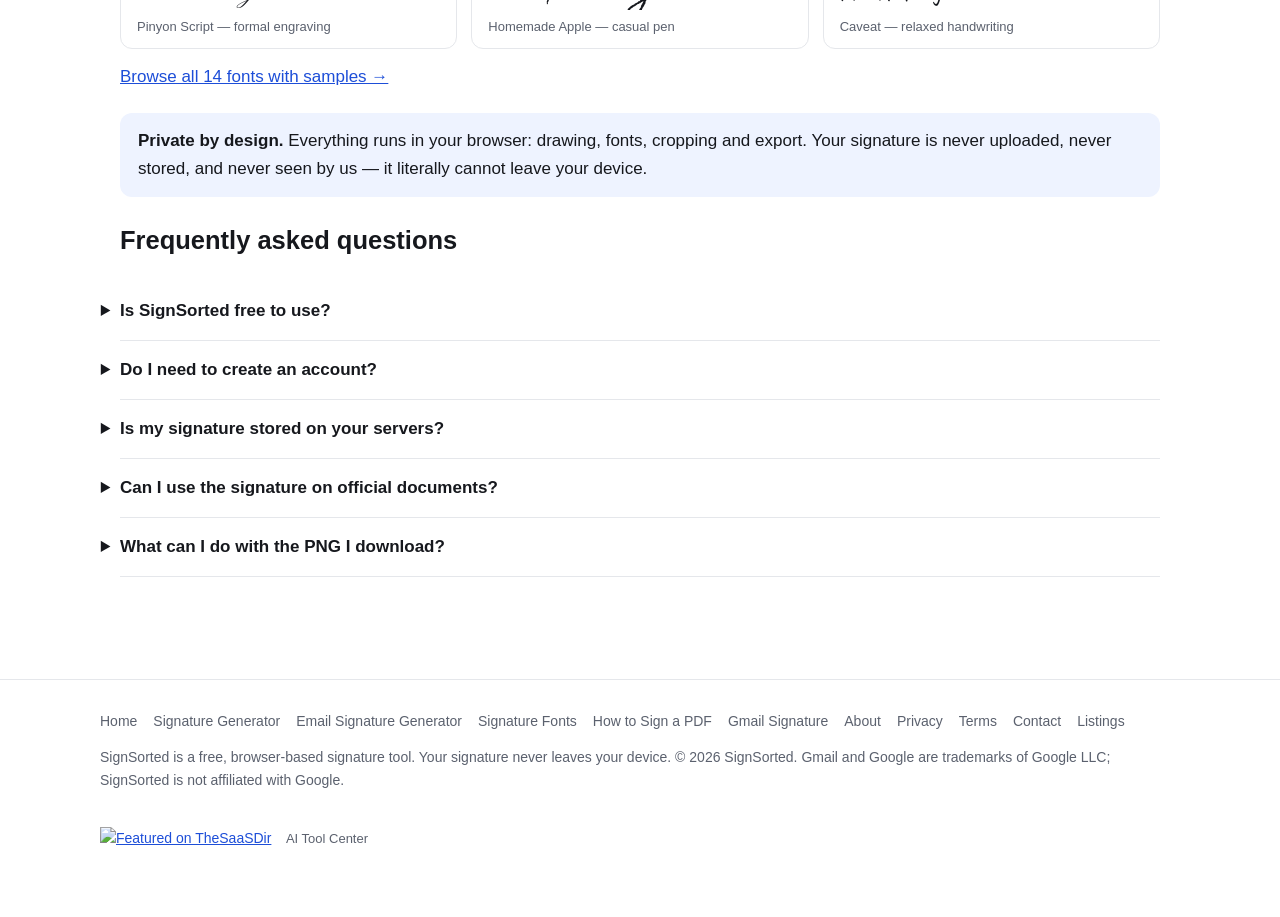
==== commit 2e38b157: "新建 /listed/ 目录验证页；徽章从 9 个内页撤到首页 + /listed/ 按 10-25《竞品外链反查》§4 的做法：徽章集中在一页，不做站 wide 互链。 页脚导航加 Listings" ====
--- a/index.html
+++ b/index.html
@@ -142,6 +142,7 @@
 <a href="privacy/">Privacy</a>
 <a href="terms/">Terms</a>
 <a href="contact/">Contact</a>
+<a href="listed/">Listings</a>
 </nav>
 <p>SignSorted is a free, browser-based signature tool. Your signature never leaves your device. © 2026 SignSorted. Gmail and Google are trademarks of Google LLC; SignSorted is not affiliated with Google.</p>
 <div class="partners">
